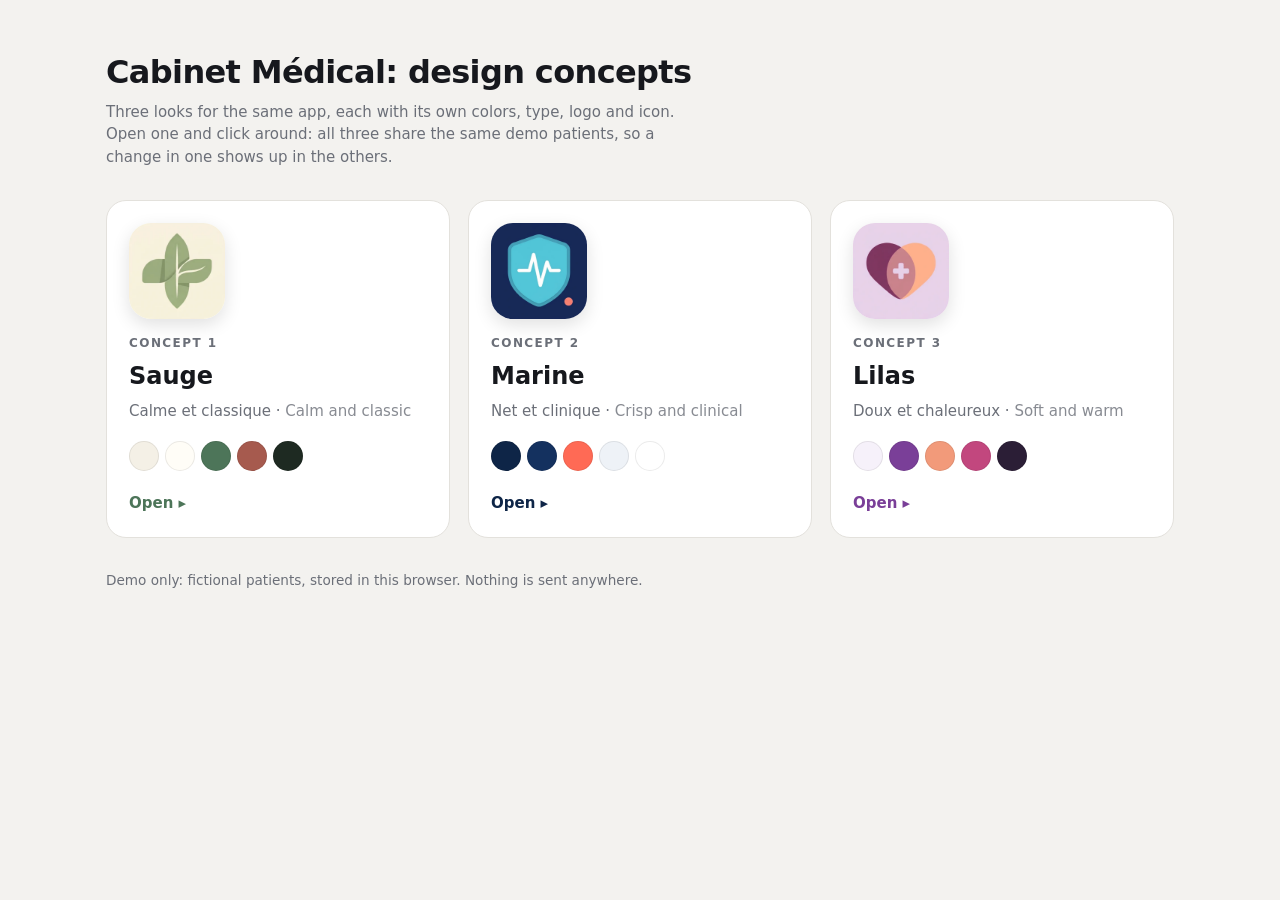
==== index.html @ 1e718a75 "Cabinet Medical: 3 design concepts (Sauge, Marine, Lilas) Co-Authored-By: Claude Opus 5.5 <noreply@a" ====
<!doctype html>
<html lang="fr"><head><meta charset="utf-8"><meta name="viewport" content="width=device-width, initial-scale=1">
<title>Cabinet Médical · Concepts</title><link rel="icon" href="c1/icon-64.png">
<style>
:root { --bg:#f3f2ef; --card:#fff; --text:#16181d; --muted:#6b6f78; --line:#e3e1dc; }
@media (prefers-color-scheme: dark) { :root:not([data-theme="light"]) { --bg:#121316; --card:#1b1d22; --text:#ecebe7; --muted:#9a9ea8; --line:#2b2e35; } }
* { box-sizing:border-box } body { margin:0; background:var(--bg); color:var(--text); font:15px/1.5 system-ui,-apple-system,"Segoe UI",sans-serif; }
main { max-width:1100px; margin:0 auto; padding:48px 16px 64px; }
h1 { font-size:2rem; margin:0 0 .3rem; letter-spacing:-.02em } .lead { color:var(--muted); margin:0 0 2rem; max-width:60ch }
.grid { display:grid; grid-template-columns:repeat(auto-fit,minmax(280px,1fr)); gap:18px; }
.card { display:flex; flex-direction:column; gap:.35rem; padding:22px; border-radius:20px; background:var(--card); border:1px solid var(--line); color:inherit; text-decoration:none; transition:transform .15s, box-shadow .15s; }
.card:hover { transform:translateY(-3px); box-shadow:0 14px 34px rgba(0,0,0,.08); border-color:var(--t) }
.card img { border-radius:22px; margin-bottom:.6rem; box-shadow:0 6px 18px rgba(0,0,0,.12) }
.num { font-size:.75rem; font-weight:700; letter-spacing:.12em; text-transform:uppercase; color:var(--muted) }
h2 { margin:0; font-size:1.5rem } p { margin:0; color:var(--muted) } p span { opacity:.8 }
.sw { display:flex; gap:6px; margin:.8rem 0 .4rem } .sw i { width:30px; height:30px; border-radius:50%; border:1px solid rgba(0,0,0,.08) }
.go { margin-top:auto; padding-top:.6rem; font-weight:700; color:var(--t) }
@media (prefers-color-scheme: dark) { .go { color:var(--text) } }
.note { margin-top:2rem; color:var(--muted); font-size:.85rem }
</style></head><body><main>
<h1>Cabinet Médical: design concepts</h1>
<p class="lead">Three looks for the same app, each with its own colors, type, logo and icon. Open one and click around: all three share the same demo patients, so a change in one shows up in the others.</p>
<div class="grid">
  <a class="card" href="c1/" style="--t:#4d7559">
    <img src="c1/icon-512.png" alt="" width="96" height="96">
    <div class="num">Concept 1</div>
    <h2>Sauge</h2>
    <p>Calme et classique · <span>Calm and classic</span></p>
    <div class="sw"><i style="background:#f4f0e6"></i><i style="background:#fffdf7"></i><i style="background:#4d7559"></i><i style="background:#a65a4e"></i><i style="background:#1e2a22"></i></div>
    <span class="go">Open ▸</span>
  </a>
  <a class="card" href="c2/" style="--t:#0e2547">
    <img src="c2/icon-512.png" alt="" width="96" height="96">
    <div class="num">Concept 2</div>
    <h2>Marine</h2>
    <p>Net et clinique · <span>Crisp and clinical</span></p>
    <div class="sw"><i style="background:#0e2547"></i><i style="background:#14315f"></i><i style="background:#ff6a55"></i><i style="background:#eef2f7"></i><i style="background:#ffffff"></i></div>
    <span class="go">Open ▸</span>
  </a>
  <a class="card" href="c3/" style="--t:#7a3f98">
    <img src="c3/icon-512.png" alt="" width="96" height="96">
    <div class="num">Concept 3</div>
    <h2>Lilas</h2>
    <p>Doux et chaleureux · <span>Soft and warm</span></p>
    <div class="sw"><i style="background:#f6f1fa"></i><i style="background:#7a3f98"></i><i style="background:#f29a7a"></i><i style="background:#c2477e"></i><i style="background:#2b1e36"></i></div>
    <span class="go">Open ▸</span>
  </a></div>
<p class="note">Demo only: fictional patients, stored in this browser. Nothing is sent anywhere.</p>
</main></body></html>
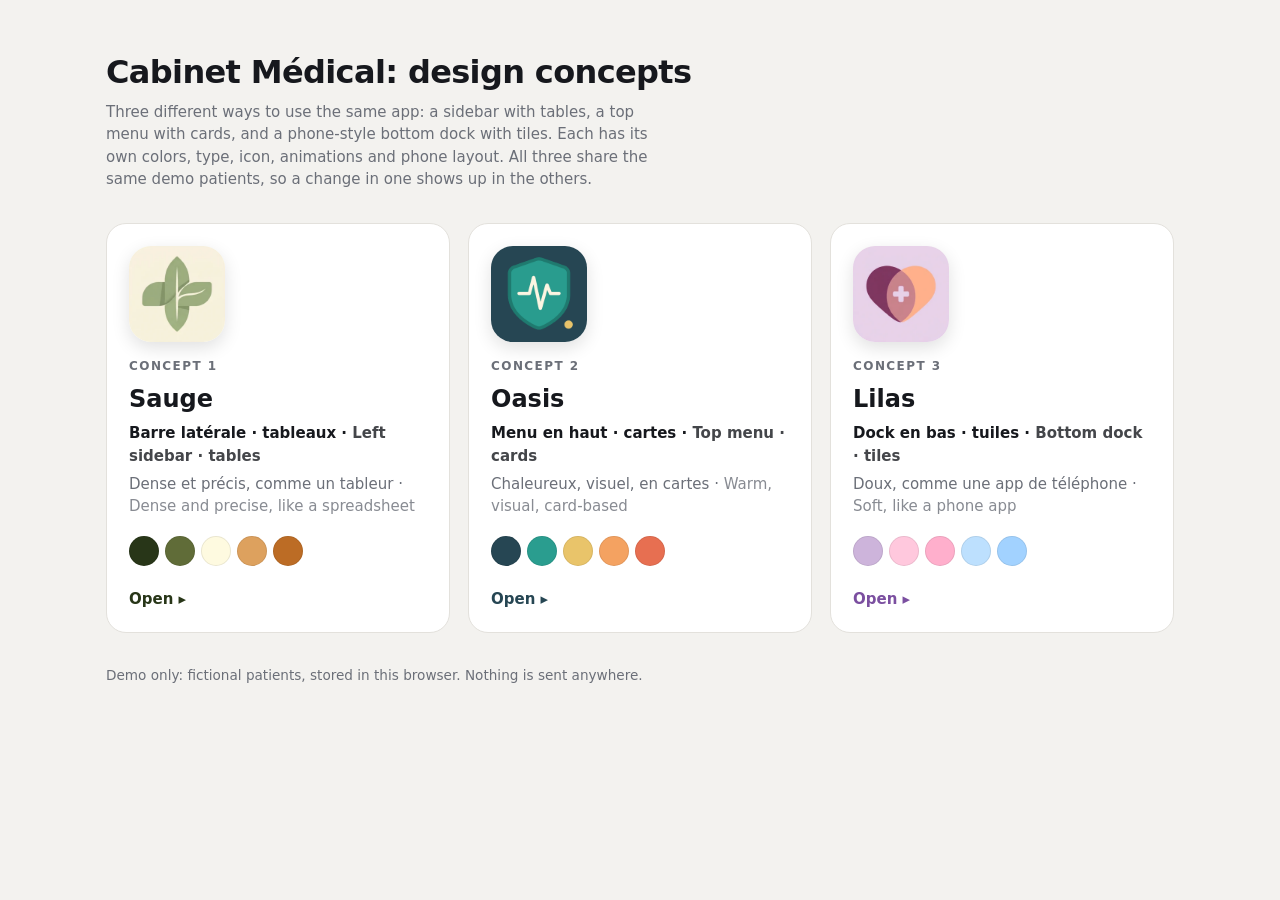
==== commit afd20498: "Concepts v2: sidebar/tables (Sauge), top menu/cards (Oasis), bottom dock/tiles (Lilas); Excel templa" ====
--- a/index.html
+++ b/index.html
@@ -12,37 +12,40 @@
 .card:hover { transform:translateY(-3px); box-shadow:0 14px 34px rgba(0,0,0,.08); border-color:var(--t) }
 .card img { border-radius:22px; margin-bottom:.6rem; box-shadow:0 6px 18px rgba(0,0,0,.12) }
 .num { font-size:.75rem; font-weight:700; letter-spacing:.12em; text-transform:uppercase; color:var(--muted) }
-h2 { margin:0; font-size:1.5rem } p { margin:0; color:var(--muted) } p span { opacity:.8 }
+h2 { margin:0; font-size:1.5rem } p { margin:0; color:var(--muted) } p span { opacity:.8 } p.layout { color:var(--text); font-weight:700 }
 .sw { display:flex; gap:6px; margin:.8rem 0 .4rem } .sw i { width:30px; height:30px; border-radius:50%; border:1px solid rgba(0,0,0,.08) }
 .go { margin-top:auto; padding-top:.6rem; font-weight:700; color:var(--t) }
 @media (prefers-color-scheme: dark) { .go { color:var(--text) } }
 .note { margin-top:2rem; color:var(--muted); font-size:.85rem }
 </style></head><body><main>
 <h1>Cabinet Médical: design concepts</h1>
-<p class="lead">Three looks for the same app, each with its own colors, type, logo and icon. Open one and click around: all three share the same demo patients, so a change in one shows up in the others.</p>
+<p class="lead">Three different ways to use the same app: a sidebar with tables, a top menu with cards, and a phone-style bottom dock with tiles. Each has its own colors, type, icon, animations and phone layout. All three share the same demo patients, so a change in one shows up in the others.</p>
 <div class="grid">
-  <a class="card" href="c1/" style="--t:#4d7559">
+  <a class="card" href="c1/" style="--t:#283618">
     <img src="c1/icon-512.png" alt="" width="96" height="96">
     <div class="num">Concept 1</div>
     <h2>Sauge</h2>
-    <p>Calme et classique · <span>Calm and classic</span></p>
-    <div class="sw"><i style="background:#f4f0e6"></i><i style="background:#fffdf7"></i><i style="background:#4d7559"></i><i style="background:#a65a4e"></i><i style="background:#1e2a22"></i></div>
+    <p class="layout">Barre latérale · tableaux · <span>Left sidebar · tables</span></p>
+    <p>Dense et précis, comme un tableur · <span>Dense and precise, like a spreadsheet</span></p>
+    <div class="sw"><i style="background:#283618"></i><i style="background:#606c38"></i><i style="background:#fefae0"></i><i style="background:#dda15e"></i><i style="background:#bc6c25"></i></div>
     <span class="go">Open ▸</span>
   </a>
-  <a class="card" href="c2/" style="--t:#0e2547">
+  <a class="card" href="c2/" style="--t:#264653">
     <img src="c2/icon-512.png" alt="" width="96" height="96">
     <div class="num">Concept 2</div>
-    <h2>Marine</h2>
-    <p>Net et clinique · <span>Crisp and clinical</span></p>
-    <div class="sw"><i style="background:#0e2547"></i><i style="background:#14315f"></i><i style="background:#ff6a55"></i><i style="background:#eef2f7"></i><i style="background:#ffffff"></i></div>
+    <h2>Oasis</h2>
+    <p class="layout">Menu en haut · cartes · <span>Top menu · cards</span></p>
+    <p>Chaleureux, visuel, en cartes · <span>Warm, visual, card-based</span></p>
+    <div class="sw"><i style="background:#264653"></i><i style="background:#2a9d8f"></i><i style="background:#e9c46a"></i><i style="background:#f4a261"></i><i style="background:#e76f51"></i></div>
     <span class="go">Open ▸</span>
   </a>
-  <a class="card" href="c3/" style="--t:#7a3f98">
+  <a class="card" href="c3/" style="--t:#7b4fa0">
     <img src="c3/icon-512.png" alt="" width="96" height="96">
     <div class="num">Concept 3</div>
     <h2>Lilas</h2>
-    <p>Doux et chaleureux · <span>Soft and warm</span></p>
-    <div class="sw"><i style="background:#f6f1fa"></i><i style="background:#7a3f98"></i><i style="background:#f29a7a"></i><i style="background:#c2477e"></i><i style="background:#2b1e36"></i></div>
+    <p class="layout">Dock en bas · tuiles · <span>Bottom dock · tiles</span></p>
+    <p>Doux, comme une app de téléphone · <span>Soft, like a phone app</span></p>
+    <div class="sw"><i style="background:#cdb4db"></i><i style="background:#ffc8dd"></i><i style="background:#ffafcc"></i><i style="background:#bde0fe"></i><i style="background:#a2d2ff"></i></div>
     <span class="go">Open ▸</span>
   </a></div>
 <p class="note">Demo only: fictional patients, stored in this browser. Nothing is sent anywhere.</p>
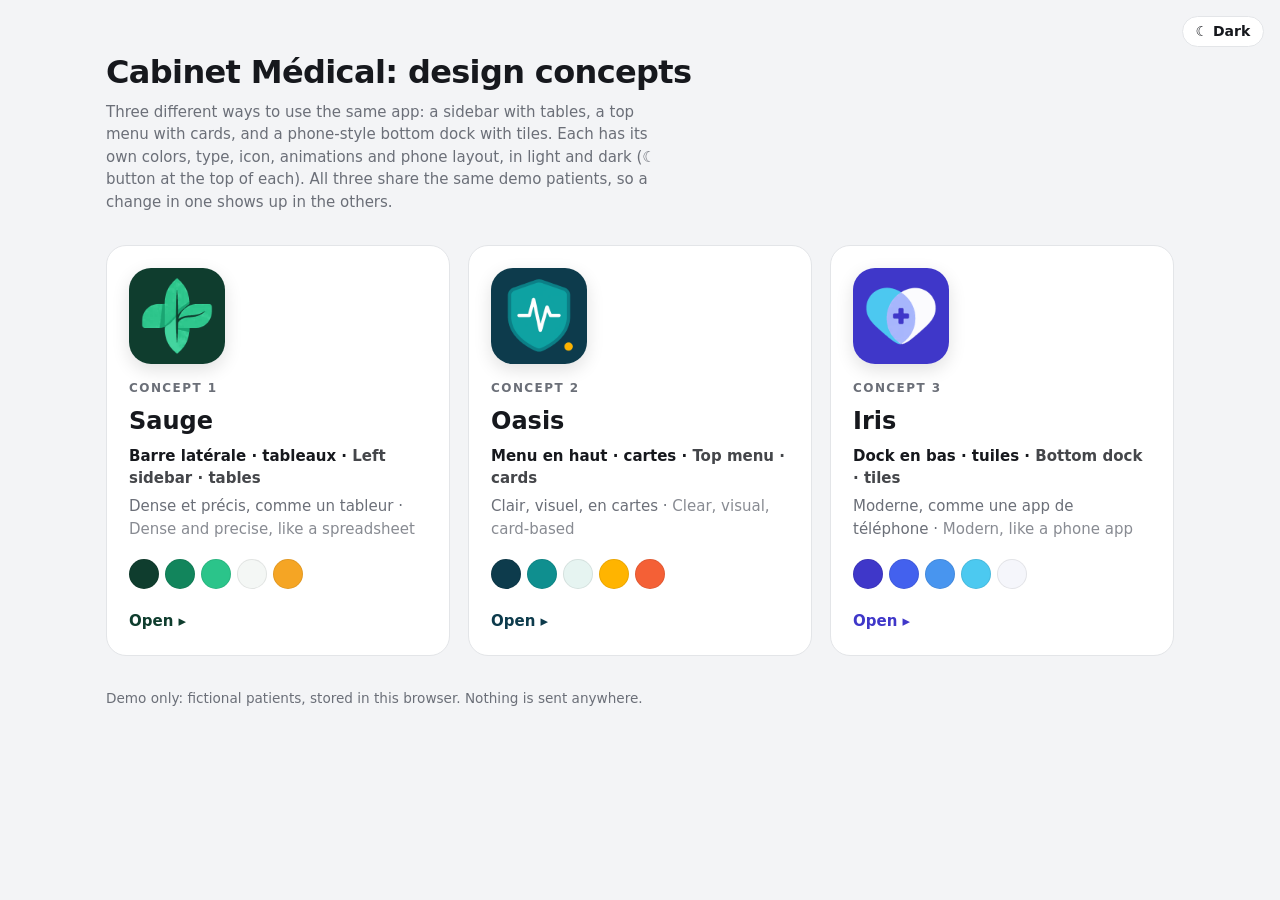
==== commit 26653dfb: "Concepts v3: bright professional palettes (emerald, petrol/amber, indigo) + light/dark switch Co-Aut" ====
--- a/index.html
+++ b/index.html
@@ -1,9 +1,11 @@
 <!doctype html>
 <html lang="fr"><head><meta charset="utf-8"><meta name="viewport" content="width=device-width, initial-scale=1">
 <title>Cabinet Médical · Concepts</title><link rel="icon" href="c1/icon-64.png">
+<script>try { document.documentElement.dataset.theme = localStorage.getItem('theme') || (matchMedia('(prefers-color-scheme: dark)').matches ? 'dark' : 'light'); } catch { document.documentElement.dataset.theme = 'light'; }</script>
 <style>
-:root { --bg:#f3f2ef; --card:#fff; --text:#16181d; --muted:#6b6f78; --line:#e3e1dc; }
-@media (prefers-color-scheme: dark) { :root:not([data-theme="light"]) { --bg:#121316; --card:#1b1d22; --text:#ecebe7; --muted:#9a9ea8; --line:#2b2e35; } }
+:root { --bg:#f3f4f6; --card:#fff; --text:#16181d; --muted:#6b6f78; --line:#e3e5e8; }
+:root[data-theme="dark"] { --bg:#0f1115; --card:#181b21; --text:#eceef2; --muted:#9a9ea8; --line:#2b2f37; color-scheme:dark; }
+.tbtn { position:fixed; top:16px; right:16px; border:1px solid var(--line); background:var(--card); color:var(--text); border-radius:99px; padding:.4rem .8rem; font:600 14px system-ui,sans-serif; cursor:pointer; }
 * { box-sizing:border-box } body { margin:0; background:var(--bg); color:var(--text); font:15px/1.5 system-ui,-apple-system,"Segoe UI",sans-serif; }
 main { max-width:1100px; margin:0 auto; padding:48px 16px 64px; }
 h1 { font-size:2rem; margin:0 0 .3rem; letter-spacing:-.02em } .lead { color:var(--muted); margin:0 0 2rem; max-width:60ch }
@@ -15,38 +17,43 @@
 h2 { margin:0; font-size:1.5rem } p { margin:0; color:var(--muted) } p span { opacity:.8 } p.layout { color:var(--text); font-weight:700 }
 .sw { display:flex; gap:6px; margin:.8rem 0 .4rem } .sw i { width:30px; height:30px; border-radius:50%; border:1px solid rgba(0,0,0,.08) }
 .go { margin-top:auto; padding-top:.6rem; font-weight:700; color:var(--t) }
-@media (prefers-color-scheme: dark) { .go { color:var(--text) } }
+:root[data-theme="dark"] .go { color:var(--text) }
 .note { margin-top:2rem; color:var(--muted); font-size:.85rem }
-</style></head><body><main>
+</style></head><body><button class="tbtn" id="tb" type="button"></button><main>
 <h1>Cabinet Médical: design concepts</h1>
-<p class="lead">Three different ways to use the same app: a sidebar with tables, a top menu with cards, and a phone-style bottom dock with tiles. Each has its own colors, type, icon, animations and phone layout. All three share the same demo patients, so a change in one shows up in the others.</p>
+<p class="lead">Three different ways to use the same app: a sidebar with tables, a top menu with cards, and a phone-style bottom dock with tiles. Each has its own colors, type, icon, animations and phone layout, in light and dark (☾ button at the top of each). All three share the same demo patients, so a change in one shows up in the others.</p>
 <div class="grid">
-  <a class="card" href="c1/" style="--t:#283618">
+  <a class="card" href="c1/" style="--t:#0f3d2e">
     <img src="c1/icon-512.png" alt="" width="96" height="96">
     <div class="num">Concept 1</div>
     <h2>Sauge</h2>
     <p class="layout">Barre latérale · tableaux · <span>Left sidebar · tables</span></p>
     <p>Dense et précis, comme un tableur · <span>Dense and precise, like a spreadsheet</span></p>
-    <div class="sw"><i style="background:#283618"></i><i style="background:#606c38"></i><i style="background:#fefae0"></i><i style="background:#dda15e"></i><i style="background:#bc6c25"></i></div>
+    <div class="sw"><i style="background:#0f3d2e"></i><i style="background:#12855c"></i><i style="background:#2bc48a"></i><i style="background:#f4f7f5"></i><i style="background:#f5a524"></i></div>
     <span class="go">Open ▸</span>
   </a>
-  <a class="card" href="c2/" style="--t:#264653">
+  <a class="card" href="c2/" style="--t:#0d3b4c">
     <img src="c2/icon-512.png" alt="" width="96" height="96">
     <div class="num">Concept 2</div>
     <h2>Oasis</h2>
     <p class="layout">Menu en haut · cartes · <span>Top menu · cards</span></p>
-    <p>Chaleureux, visuel, en cartes · <span>Warm, visual, card-based</span></p>
-    <div class="sw"><i style="background:#264653"></i><i style="background:#2a9d8f"></i><i style="background:#e9c46a"></i><i style="background:#f4a261"></i><i style="background:#e76f51"></i></div>
+    <p>Clair, visuel, en cartes · <span>Clear, visual, card-based</span></p>
+    <div class="sw"><i style="background:#0d3b4c"></i><i style="background:#0f8f8f"></i><i style="background:#e6f4f1"></i><i style="background:#ffb400"></i><i style="background:#f46036"></i></div>
     <span class="go">Open ▸</span>
   </a>
-  <a class="card" href="c3/" style="--t:#7b4fa0">
+  <a class="card" href="c3/" style="--t:#3f37c9">
     <img src="c3/icon-512.png" alt="" width="96" height="96">
     <div class="num">Concept 3</div>
-    <h2>Lilas</h2>
+    <h2>Iris</h2>
     <p class="layout">Dock en bas · tuiles · <span>Bottom dock · tiles</span></p>
-    <p>Doux, comme une app de téléphone · <span>Soft, like a phone app</span></p>
-    <div class="sw"><i style="background:#cdb4db"></i><i style="background:#ffc8dd"></i><i style="background:#ffafcc"></i><i style="background:#bde0fe"></i><i style="background:#a2d2ff"></i></div>
+    <p>Moderne, comme une app de téléphone · <span>Modern, like a phone app</span></p>
+    <div class="sw"><i style="background:#3f37c9"></i><i style="background:#4361ee"></i><i style="background:#4895ef"></i><i style="background:#4cc9f0"></i><i style="background:#f5f6fb"></i></div>
     <span class="go">Open ▸</span>
   </a></div>
 <p class="note">Demo only: fictional patients, stored in this browser. Nothing is sent anywhere.</p>
-</main></body></html>+</main><script>
+const tb = document.getElementById('tb'), root = document.documentElement;
+const paint = () => (tb.textContent = root.dataset.theme === 'dark' ? '☀ Light' : '☾ Dark');
+tb.onclick = () => { root.dataset.theme = root.dataset.theme === 'dark' ? 'light' : 'dark'; try { localStorage.setItem('theme', root.dataset.theme); } catch {} paint(); };
+paint();
+</script></body></html>
